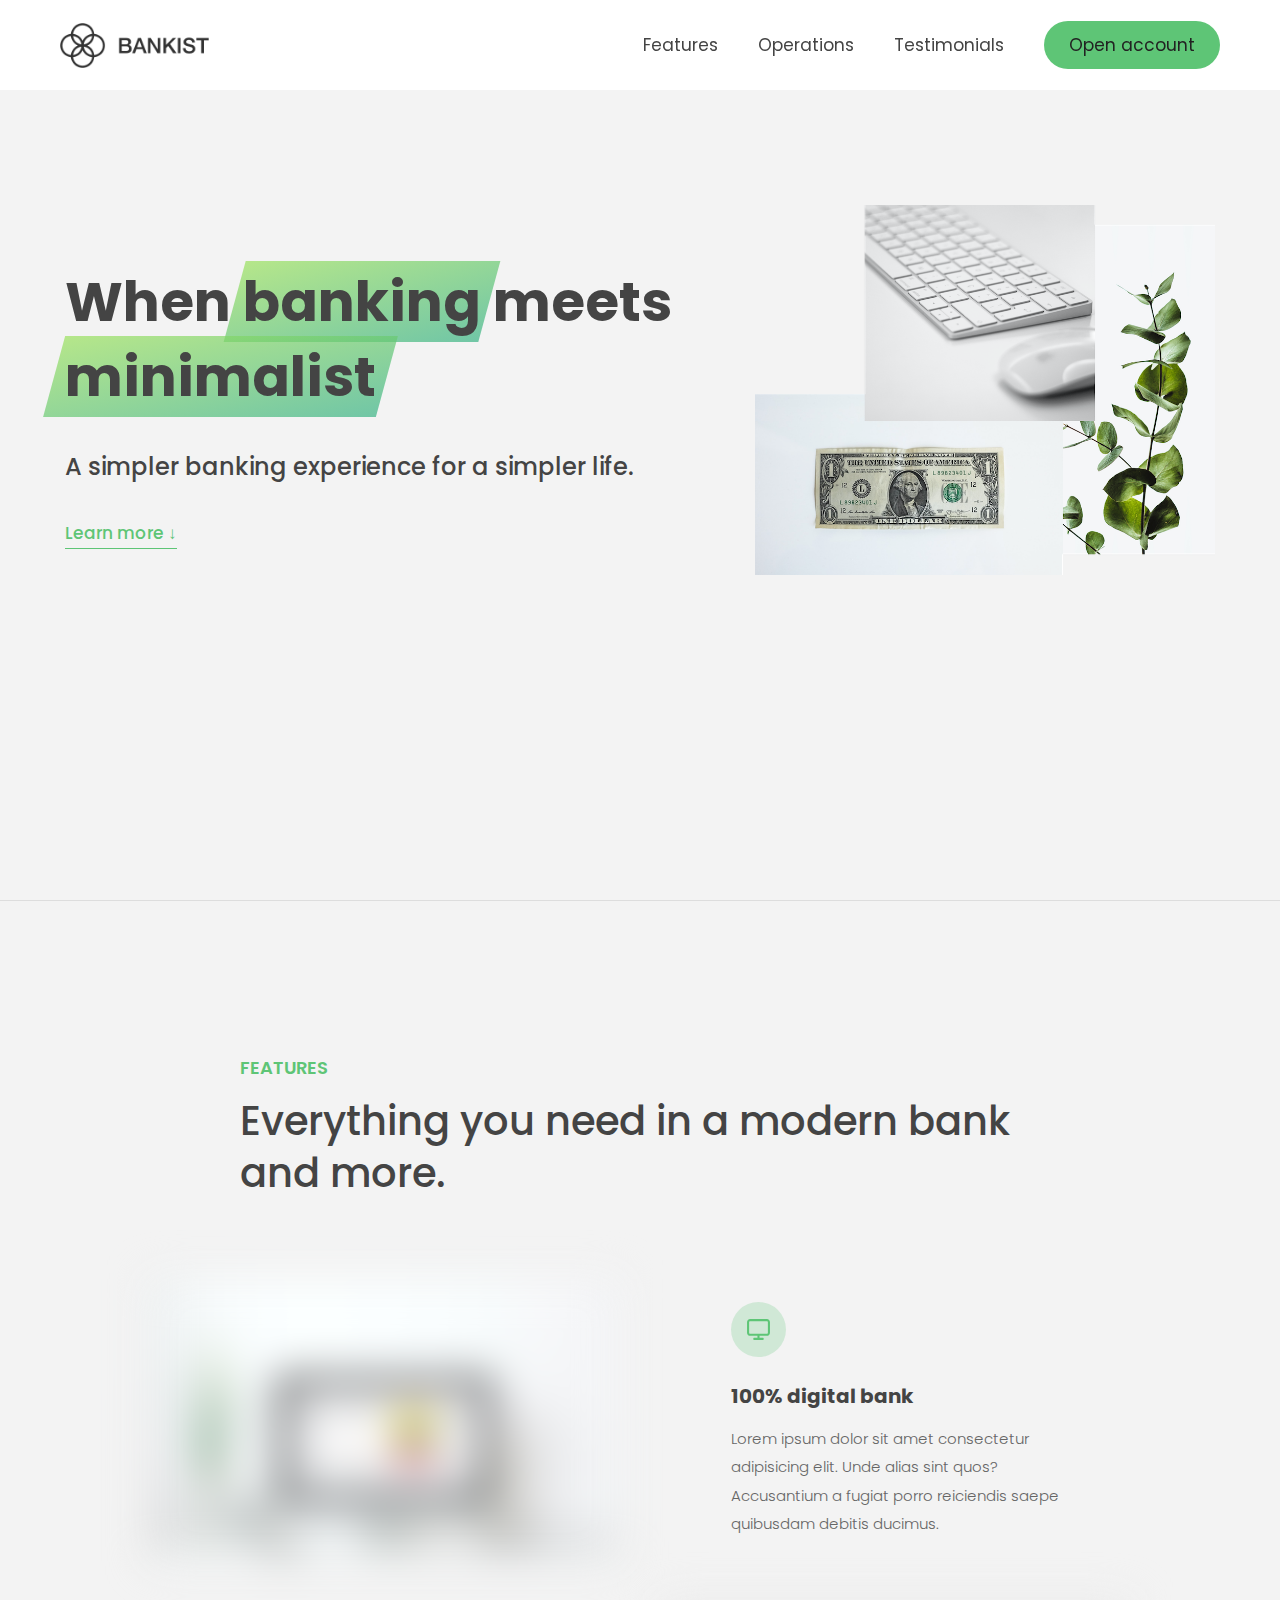
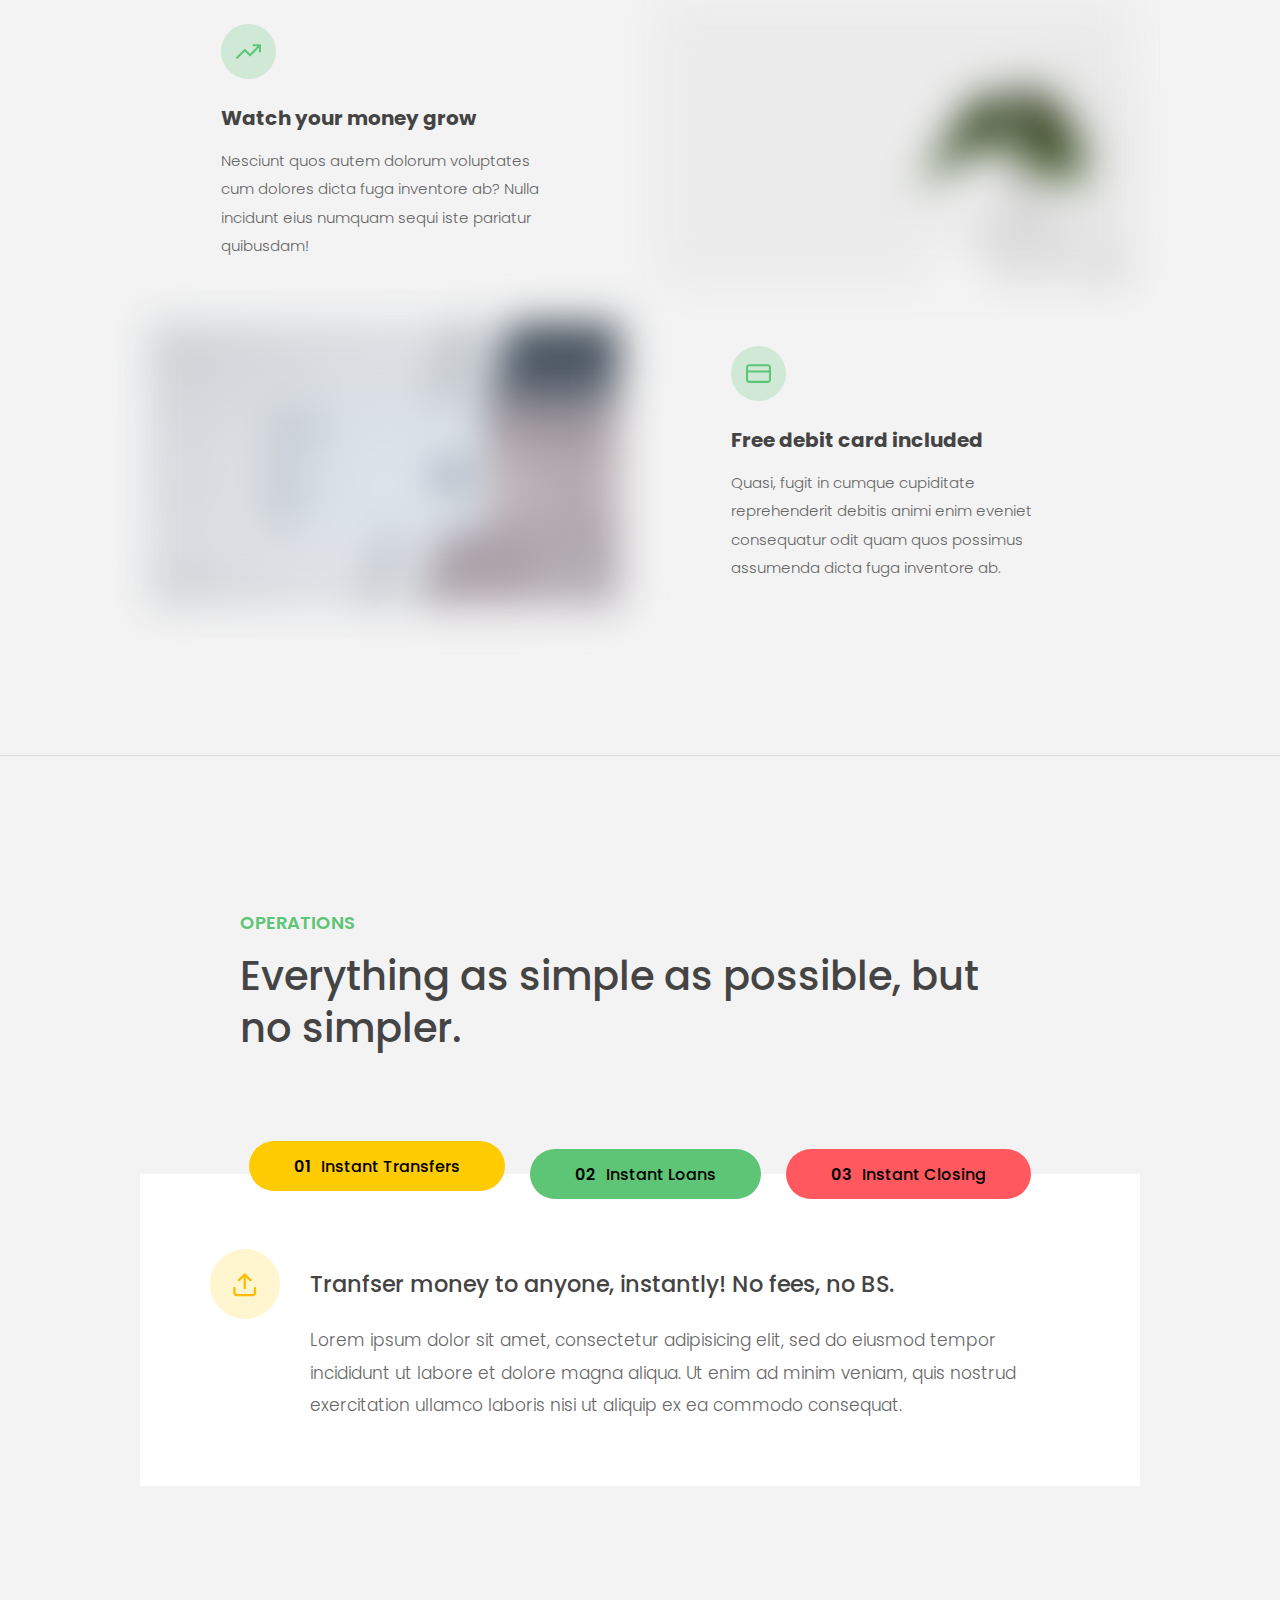
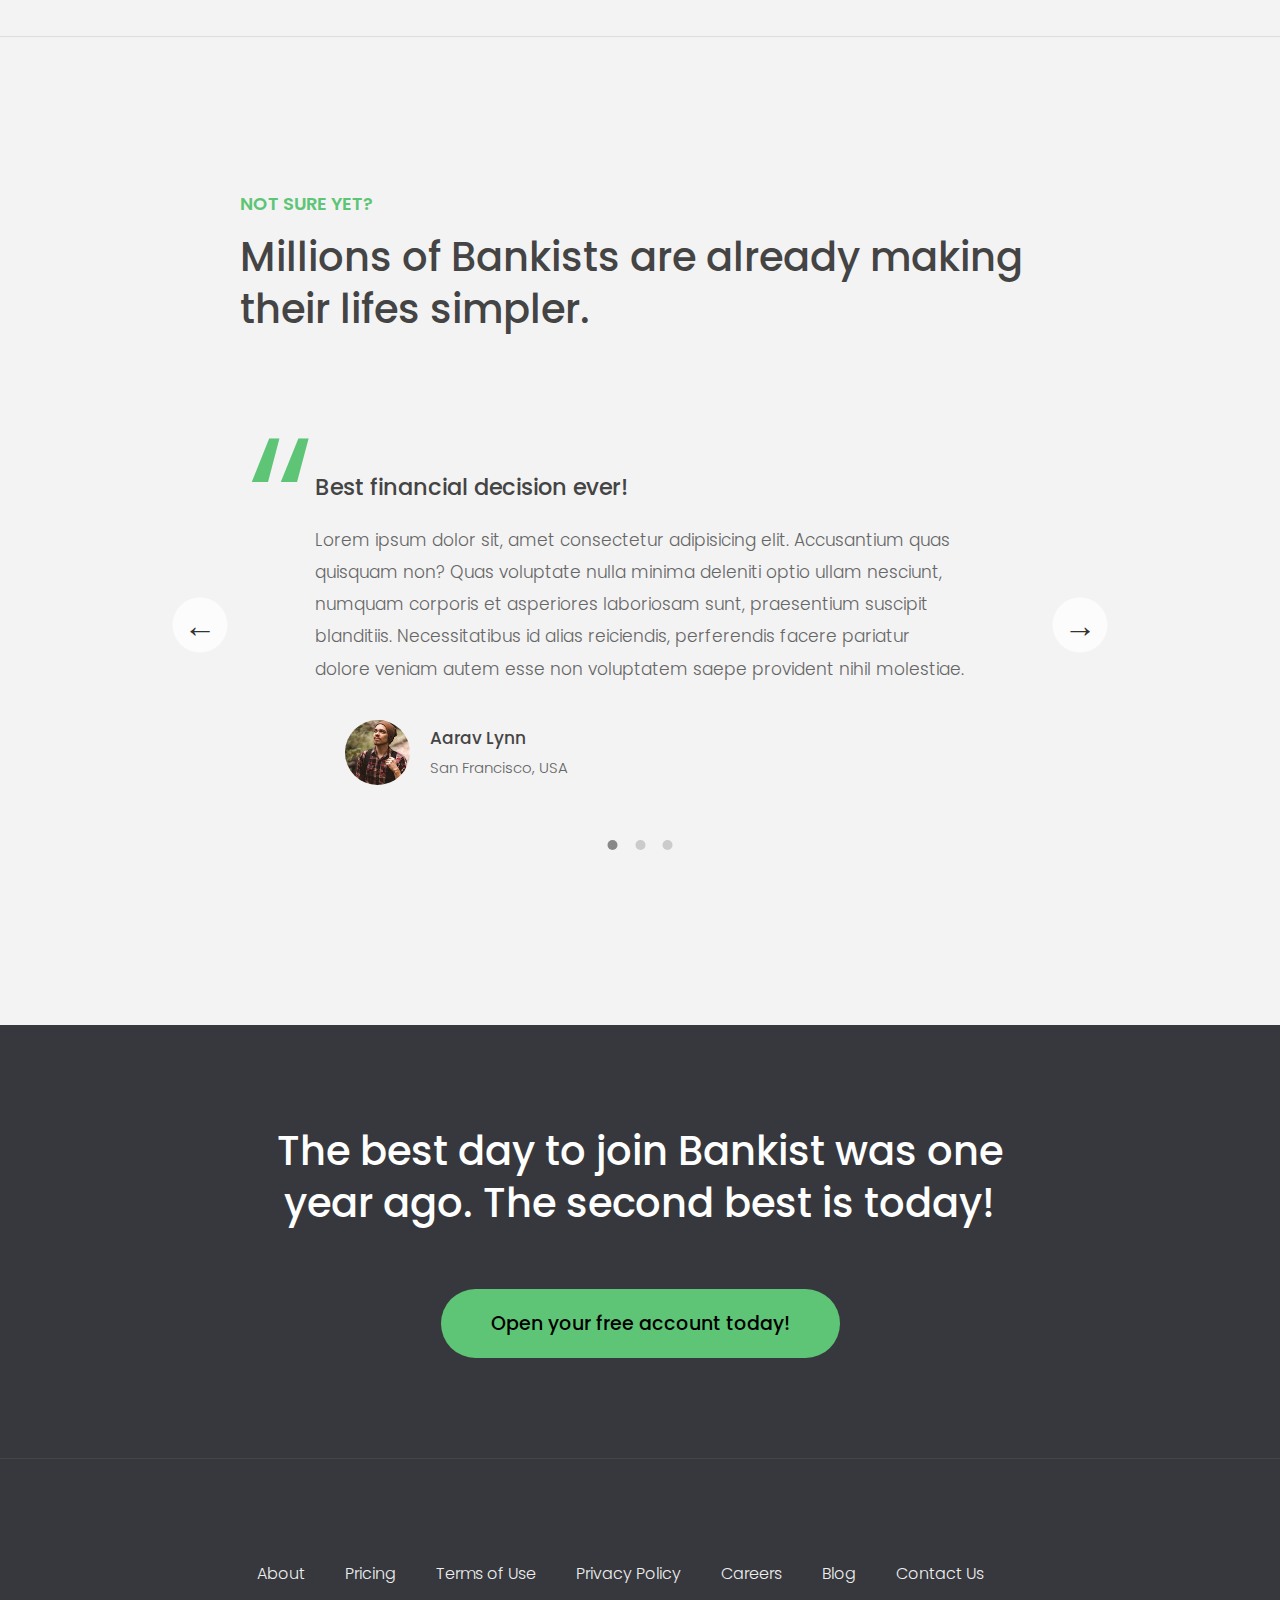
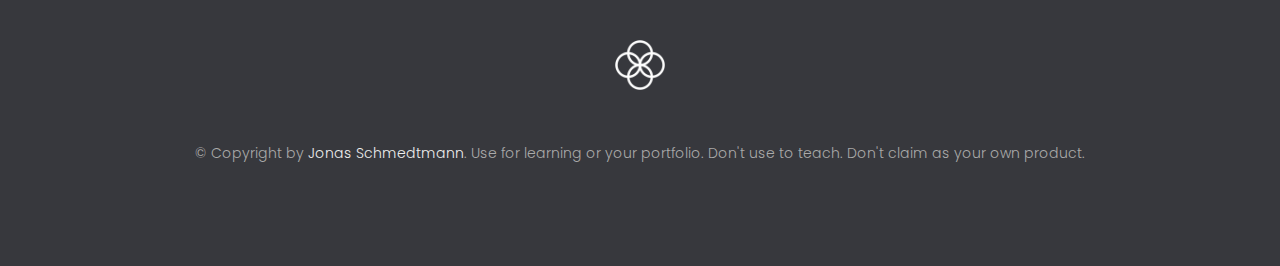
==== bank-app/index.html @ 71bfd6db "Add files via upload" ====
<!DOCTYPE html>
<html lang="en">
  <head>
    <meta charset="UTF-8" />
    <meta name="viewport" content="width=device-width, initial-scale=1.0" />
    <meta http-equiv="X-UA-Compatible" content="ie=edge" />
    <link rel="shortcut icon" type="image/png" href="img/icon.png" />

    <link
      href="https://fonts.googleapis.com/css?family=Poppins:300,400,500,600&display=swap"
      rel="stylesheet"
    />
    <link rel="stylesheet" href="style.css" />
    <title>Bankist | When Banking meets Minimalist</title>

    <script defer src="script.js"></script>
  </head>
  <body>
    <header class="header">
      <nav class="nav">
        <img
          src="img/logo.png"
          alt="Bankist logo"
          class="nav__logo"
          id="logo"
          designer="Jakub"
          data-version-number="3.0"
        />
        <ul class="nav__links">
          <li class="nav__item">
            <a class="nav__link" href="#section--1">Features</a>
          </li>
          <li class="nav__item">
            <a class="nav__link" href="#section--2">Operations</a>
          </li>
          <li class="nav__item">
            <a class="nav__link" href="#section--3">Testimonials</a>
          </li>
          <li class="nav__item">
            <a class="nav__link nav__link--btn btn--show-modal" href="#"
              >Open account</a
            >
          </li>
        </ul>
      </nav>

      <div class="header__title">
        <h1>
          When
          <!-- Green highlight effect -->
          <span class="highlight">banking</span>
          meets<br />
          <span class="highlight">minimalist</span>
        </h1>
        <h4>A simpler banking experience for a simpler life.</h4>
        <button class="btn--text btn--scroll-to">Learn more &DownArrow;</button>
        <img
          src="img/hero.png"
          class="header__img"
          alt="Minimalist bank items"
        />
      </div>
    </header>

    <section class="section" id="section--1">
      <div class="section__title">
        <h2 class="section__description">Features</h2>
        <h3 class="section__header">
          Everything you need in a modern bank and more.
        </h3>
      </div>

      <div class="features">
        <img
          src="img/digital-lazy.jpg"
          data-src="img/digital.jpg"
          alt="Computer"
          class="features__img lazy-img"
        />
        <div class="features__feature">
          <div class="features__icon">
            <svg>
              <use xlink:href="img/icons.svg#icon-monitor"></use>
            </svg>
          </div>
          <h5 class="features__header">100% digital bank</h5>
          <p>
            Lorem ipsum dolor sit amet consectetur adipisicing elit. Unde alias
            sint quos? Accusantium a fugiat porro reiciendis saepe quibusdam
            debitis ducimus.
          </p>
        </div>

        <div class="features__feature">
          <div class="features__icon">
            <svg>
              <use xlink:href="img/icons.svg#icon-trending-up"></use>
            </svg>
          </div>
          <h5 class="features__header">Watch your money grow</h5>
          <p>
            Nesciunt quos autem dolorum voluptates cum dolores dicta fuga
            inventore ab? Nulla incidunt eius numquam sequi iste pariatur
            quibusdam!
          </p>
        </div>
        <img
          src="img/grow-lazy.jpg"
          data-src="img/grow.jpg"
          alt="Plant"
          class="features__img lazy-img"
        />

        <img
          src="img/card-lazy.jpg"
          data-src="img/card.jpg"
          alt="Credit card"
          class="features__img lazy-img"
        />
        <div class="features__feature">
          <div class="features__icon">
            <svg>
              <use xlink:href="img/icons.svg#icon-credit-card"></use>
            </svg>
          </div>
          <h5 class="features__header">Free debit card included</h5>
          <p>
            Quasi, fugit in cumque cupiditate reprehenderit debitis animi enim
            eveniet consequatur odit quam quos possimus assumenda dicta fuga
            inventore ab.
          </p>
        </div>
      </div>
    </section>

    <section class="section" id="section--2">
      <div class="section__title">
        <h2 class="section__description">Operations</h2>
        <h3 class="section__header">
          Everything as simple as possible, but no simpler.
        </h3>
      </div>

      <div class="operations">
        <div class="operations__tab-container">
          <button
            class="btn operations__tab operations__tab--1 operations__tab--active"
            data-tab="1"
          >
            <span>01</span>Instant Transfers
          </button>
          <button class="btn operations__tab operations__tab--2" data-tab="2">
            <span>02</span>Instant Loans
          </button>
          <button class="btn operations__tab operations__tab--3" data-tab="3">
            <span>03</span>Instant Closing
          </button>
        </div>
        <div
          class="operations__content operations__content--1 operations__content--active"
        >
          <div class="operations__icon operations__icon--1">
            <svg>
              <use xlink:href="img/icons.svg#icon-upload"></use>
            </svg>
          </div>
          <h5 class="operations__header">
            Tranfser money to anyone, instantly! No fees, no BS.
          </h5>
          <p>
            Lorem ipsum dolor sit amet, consectetur adipisicing elit, sed do
            eiusmod tempor incididunt ut labore et dolore magna aliqua. Ut enim
            ad minim veniam, quis nostrud exercitation ullamco laboris nisi ut
            aliquip ex ea commodo consequat.
          </p>
        </div>

        <div class="operations__content operations__content--2">
          <div class="operations__icon operations__icon--2">
            <svg>
              <use xlink:href="img/icons.svg#icon-home"></use>
            </svg>
          </div>
          <h5 class="operations__header">
            Buy a home or make your dreams come true, with instant loans.
          </h5>
          <p>
            Duis aute irure dolor in reprehenderit in voluptate velit esse
            cillum dolore eu fugiat nulla pariatur. Excepteur sint occaecat
            cupidatat non proident, sunt in culpa qui officia deserunt mollit
            anim id est laborum.
          </p>
        </div>
        <div class="operations__content operations__content--3">
          <div class="operations__icon operations__icon--3">
            <svg>
              <use xlink:href="img/icons.svg#icon-user-x"></use>
            </svg>
          </div>
          <h5 class="operations__header">
            No longer need your account? No problem! Close it instantly.
          </h5>
          <p>
            Excepteur sint occaecat cupidatat non proident, sunt in culpa qui
            officia deserunt mollit anim id est laborum. Ut enim ad minim
            veniam, quis nostrud exercitation ullamco laboris nisi ut aliquip ex
            ea commodo consequat.
          </p>
        </div>
      </div>
    </section>

    <section class="section" id="section--3">
      <div class="section__title section__title--testimonials">
        <h2 class="section__description">Not sure yet?</h2>
        <h3 class="section__header">
          Millions of Bankists are already making their lifes simpler.
        </h3>
      </div>

      <div class="slider">
        <div class="slide slide--1">
          <div class="testimonial">
            <h5 class="testimonial__header">Best financial decision ever!</h5>
            <blockquote class="testimonial__text">
              Lorem ipsum dolor sit, amet consectetur adipisicing elit.
              Accusantium quas quisquam non? Quas voluptate nulla minima
              deleniti optio ullam nesciunt, numquam corporis et asperiores
              laboriosam sunt, praesentium suscipit blanditiis. Necessitatibus
              id alias reiciendis, perferendis facere pariatur dolore veniam
              autem esse non voluptatem saepe provident nihil molestiae.
            </blockquote>
            <address class="testimonial__author">
              <img src="img/user-1.jpg" alt="" class="testimonial__photo" />
              <h6 class="testimonial__name">Aarav Lynn</h6>
              <p class="testimonial__location">San Francisco, USA</p>
            </address>
          </div>
        </div>

        <div class="slide slide--2">
          <div class="testimonial">
            <h5 class="testimonial__header">
              The last step to becoming a complete minimalist
            </h5>
            <blockquote class="testimonial__text">
              Quisquam itaque deserunt ullam, quia ea repellendus provident,
              ducimus neque ipsam modi voluptatibus doloremque, corrupti
              laborum. Incidunt numquam perferendis veritatis neque repellendus.
              Lorem, ipsum dolor sit amet consectetur adipisicing elit. Illo
              deserunt exercitationem deleniti.
            </blockquote>
            <address class="testimonial__author">
              <img src="img/user-2.jpg" alt="" class="testimonial__photo" />
              <h6 class="testimonial__name">Miyah Miles</h6>
              <p class="testimonial__location">London, UK</p>
            </address>
          </div>
        </div>

        <div class="slide slide--3">
          <div class="testimonial">
            <h5 class="testimonial__header">
              Finally free from old-school banks
            </h5>
            <blockquote class="testimonial__text">
              Debitis, nihil sit minus suscipit magni aperiam vel tenetur
              incidunt commodi architecto numquam omnis nulla autem,
              necessitatibus blanditiis modi similique quidem. Odio aliquam
              culpa dicta beatae quod maiores ipsa minus consequatur error sunt,
              deleniti saepe aliquid quos inventore sequi. Necessitatibus id
              alias reiciendis, perferendis facere.
            </blockquote>
            <address class="testimonial__author">
              <img src="img/user-3.jpg" alt="" class="testimonial__photo" />
              <h6 class="testimonial__name">Francisco Gomes</h6>
              <p class="testimonial__location">Lisbon, Portugal</p>
            </address>
          </div>
        </div>

        <!-- <div class="slide"><img src="img/img-1.jpg" alt="Photo 1" /></div>
        <div class="slide"><img src="img/img-2.jpg" alt="Photo 2" /></div>
        <div class="slide"><img src="img/img-3.jpg" alt="Photo 3" /></div>
        <div class="slide"><img src="img/img-4.jpg" alt="Photo 4" /></div> -->
        <button class="slider__btn slider__btn--left">&larr;</button>
        <button class="slider__btn slider__btn--right">&rarr;</button>
        <div class="dots"></div>
      </div>
    </section>

    <section class="section section--sign-up">
      <div class="section__title">
        <h3 class="section__header">
          The best day to join Bankist was one year ago. The second best is
          today!
        </h3>
      </div>
      <button class="btn btn--show-modal">Open your free account today!</button>
    </section>

    <footer class="footer">
      <ul class="footer__nav">
        <li class="footer__item">
          <a class="footer__link" href="#">About</a>
        </li>
        <li class="footer__item">
          <a class="footer__link" href="#">Pricing</a>
        </li>
        <li class="footer__item">
          <a class="footer__link" href="#">Terms of Use</a>
        </li>
        <li class="footer__item">
          <a class="footer__link" href="#">Privacy Policy</a>
        </li>
        <li class="footer__item">
          <a class="footer__link" href="#">Careers</a>
        </li>
        <li class="footer__item">
          <a class="footer__link" href="#">Blog</a>
        </li>
        <li class="footer__item">
          <a class="footer__link" href="#">Contact Us</a>
        </li>
      </ul>
      <img src="img/icon.png" alt="Logo" class="footer__logo" />
      <p class="footer__copyright">
        &copy; Copyright by
        <a
          class="footer__link twitter-link"
          target="_blank"
          href="https://twitter.com/jonasschmedtman"
          >Jonas Schmedtmann</a
        >. Use for learning or your portfolio. Don't use to teach. Don't claim
        as your own product.
      </p>
    </footer>

    <div class="modal hidden">
      <button class="btn--close-modal">&times;</button>
      <h2 class="modal__header">
        Open your bank account <br />
        in just <span class="highlight">5 minutes</span>
      </h2>
      <form class="modal__form">
        <label>First Name</label>
        <input type="text" />
        <label>Last Name</label>
        <input type="text" />
        <label>Email Address</label>
        <input type="email" />
        <button class="btn">Next step &rarr;</button>
      </form>
    </div>
    <div class="overlay hidden"></div>

    <!-- <script src="script.js"></script> -->
  </body>
</html>
---- bank-app/style.css ----
/* The page is NOT responsive. You can implement responsiveness yourself if you wanna have some fun 😃 */

:root {
  --color-primary: #5ec576;
  --color-secondary: #ffcb03;
  --color-tertiary: #ff585f;
  --color-primary-darker: #4bbb7d;
  --color-secondary-darker: #ffbb00;
  --color-tertiary-darker: #fd424b;
  --color-primary-opacity: #5ec5763a;
  --color-secondary-opacity: #ffcd0331;
  --color-tertiary-opacity: #ff58602d;
  --gradient-primary: linear-gradient(to top left, #39b385, #9be15d);
  --gradient-secondary: linear-gradient(to top left, #ffb003, #ffcb03);
}

* {
  margin: 0;
  padding: 0;
  box-sizing: inherit;
}

html {
  font-size: 62.5%;
  box-sizing: border-box;
}

body {
  font-family: 'Poppins', sans-serif;
  font-weight: 300;
  color: #444;
  line-height: 1.9;
  background-color: #f3f3f3;
}

/* GENERAL ELEMENTS */
.section {
  padding: 15rem 3rem;
  border-top: 1px solid #ddd;

  transition: transform 1s, opacity 1s;
}

.section--hidden {
  opacity: 0;
  transform: translateY(8rem);
}

.section__title {
  max-width: 80rem;
  margin: 0 auto 8rem auto;
}

.section__description {
  font-size: 1.8rem;
  font-weight: 600;
  text-transform: uppercase;
  color: var(--color-primary);
  margin-bottom: 1rem;
}

.section__header {
  font-size: 4rem;
  line-height: 1.3;
  font-weight: 500;
}

.btn {
  display: inline-block;
  background-color: var(--color-primary);
  font-size: 1.6rem;
  font-family: inherit;
  font-weight: 500;
  border: none;
  padding: 1.25rem 4.5rem;
  border-radius: 10rem;
  cursor: pointer;
  transition: all 0.3s;
}

.btn:hover {
  background-color: var(--color-primary-darker);
}

.btn--text {
  display: inline-block;
  background: none;
  font-size: 1.7rem;
  font-family: inherit;
  font-weight: 500;
  color: var(--color-primary);
  border: none;
  border-bottom: 1px solid currentColor;
  padding-bottom: 2px;
  cursor: pointer;
  transition: all 0.3s;
}

p {
  color: #666;
}

/* This is BAD for accessibility! Don't do in the real world! */
button:focus {
  outline: none;
}

img {
  transition: filter 0.5s;
}

.lazy-img {
  filter: blur(20px);
}

/* NAVIGATION */
.nav {
  display: flex;
  justify-content: space-between;
  align-items: center;
  height: 9rem;
  width: 100%;
  padding: 0 6rem;
  z-index: 100;
}

/* nav and stickly class at the same time */
.nav.sticky {
  position: fixed;
  background-color: rgba(255, 255, 255, 0.95);
}

.nav__logo {
  height: 4.5rem;
  transition: all 0.3s;
}

.nav__links {
  display: flex;
  align-items: center;
  list-style: none;
}

.nav__item {
  margin-left: 4rem;
}

.nav__link:link,
.nav__link:visited {
  font-size: 1.7rem;
  font-weight: 400;
  color: inherit;
  text-decoration: none;
  display: block;
  transition: all 0.3s;
}

.nav__link--btn:link,
.nav__link--btn:visited {
  padding: 0.8rem 2.5rem;
  border-radius: 3rem;
  background-color: var(--color-primary);
  color: #222;
}

.nav__link--btn:hover,
.nav__link--btn:active {
  color: inherit;
  background-color: var(--color-primary-darker);
  color: #333;
}

/* HEADER */
.header {
  padding: 0 3rem;
  height: 100vh;
  display: flex;
  flex-direction: column;
  align-items: center;
}

.header__title {
  flex: 1;

  max-width: 115rem;
  display: grid;
  grid-template-columns: 3fr 2fr;
  row-gap: 3rem;
  align-content: center;
  justify-content: center;

  align-items: start;
  justify-items: start;
}

h1 {
  font-size: 5.5rem;
  line-height: 1.35;
}

h4 {
  font-size: 2.4rem;
  font-weight: 500;
}

.header__img {
  width: 100%;
  grid-column: 2 / 3;
  grid-row: 1 / span 4;
  transform: translateY(-6rem);
}

.highlight {
  position: relative;
}

.highlight::after {
  display: block;
  content: '';
  position: absolute;
  bottom: 0;
  left: 0;
  height: 100%;
  width: 100%;
  z-index: -1;
  opacity: 0.7;
  transform: scale(1.07, 1.05) skewX(-15deg);
  background-image: var(--gradient-primary);
}

/* FEATURES */
.features {
  display: grid;
  grid-template-columns: 1fr 1fr;
  gap: 4rem;
  margin: 0 12rem;
}

.features__img {
  width: 100%;
}

.features__feature {
  align-self: center;
  justify-self: center;
  width: 70%;
  font-size: 1.5rem;
}

.features__icon {
  display: flex;
  align-items: center;
  justify-content: center;
  background-color: var(--color-primary-opacity);
  height: 5.5rem;
  width: 5.5rem;
  border-radius: 50%;
  margin-bottom: 2rem;
}

.features__icon svg {
  height: 2.5rem;
  width: 2.5rem;
  fill: var(--color-primary);
}

.features__header {
  font-size: 2rem;
  margin-bottom: 1rem;
}

/* OPERATIONS */
.operations {
  max-width: 100rem;
  margin: 12rem auto 0 auto;

  background-color: #fff;
}

.operations__tab-container {
  display: flex;
  justify-content: center;
}

.operations__tab {
  margin-right: 2.5rem;
  transform: translateY(-50%);
}

.operations__tab span {
  margin-right: 1rem;
  font-weight: 600;
  display: inline-block;
}

.operations__tab--1 {
  background-color: var(--color-secondary);
}

.operations__tab--1:hover {
  background-color: var(--color-secondary-darker);
}

.operations__tab--3 {
  background-color: var(--color-tertiary);
  margin: 0;
}

.operations__tab--3:hover {
  background-color: var(--color-tertiary-darker);
}

.operations__tab--active {
  transform: translateY(-66%);
}

.operations__content {
  display: none;

  /* JUST PRESENTATIONAL */
  font-size: 1.7rem;
  padding: 2.5rem 7rem 6.5rem 7rem;
}

.operations__content--active {
  display: grid;
  grid-template-columns: 7rem 1fr;
  column-gap: 3rem;
  row-gap: 0.5rem;
}

.operations__header {
  font-size: 2.25rem;
  font-weight: 500;
  align-self: center;
}

.operations__icon {
  display: flex;
  align-items: center;
  justify-content: center;
  height: 7rem;
  width: 7rem;
  border-radius: 50%;
}

.operations__icon svg {
  height: 2.75rem;
  width: 2.75rem;
}

.operations__content p {
  grid-column: 2;
}

.operations__icon--1 {
  background-color: var(--color-secondary-opacity);
}
.operations__icon--2 {
  background-color: var(--color-primary-opacity);
}
.operations__icon--3 {
  background-color: var(--color-tertiary-opacity);
}
.operations__icon--1 svg {
  fill: var(--color-secondary-darker);
}
.operations__icon--2 svg {
  fill: var(--color-primary);
}
.operations__icon--3 svg {
  fill: var(--color-tertiary);
}

/* SLIDER */
.slider {
  max-width: 100rem;
  height: 50rem;
  margin: 0 auto;
  position: relative;

  /* IN THE END */
  overflow: hidden;
}

.slide {
  position: absolute;
  top: 0;
  width: 100%;
  height: 50rem;

  display: flex;
  align-items: center;
  justify-content: center;

  /* THIS creates the animation! */
  transition: transform 1s;
}

.slide > img {
  /* Only for images that have different size than slide */
  width: 100%;
  height: 100%;
  object-fit: cover;
}

.slider__btn {
  position: absolute;
  top: 50%;
  z-index: 10;

  border: none;
  background: rgba(255, 255, 255, 0.7);
  font-family: inherit;
  color: #333;
  border-radius: 50%;
  height: 5.5rem;
  width: 5.5rem;
  font-size: 3.25rem;
  cursor: pointer;
}

.slider__btn--left {
  left: 6%;
  transform: translate(-50%, -50%);
}

.slider__btn--right {
  right: 6%;
  transform: translate(50%, -50%);
}

.dots {
  position: absolute;
  bottom: 5%;
  left: 50%;
  transform: translateX(-50%);
  display: flex;
}

.dots__dot {
  border: none;
  background-color: #b9b9b9;
  opacity: 0.7;
  height: 1rem;
  width: 1rem;
  border-radius: 50%;
  margin-right: 1.75rem;
  cursor: pointer;
  transition: all 0.5s;

  /* Only necessary when overlying images */
  /* box-shadow: 0 0.6rem 1.5rem rgba(0, 0, 0, 0.7); */
}

.dots__dot:last-child {
  margin: 0;
}

.dots__dot--active {
  /* background-color: #fff; */
  background-color: #888;
  opacity: 1;
}

/* TESTIMONIALS */
.testimonial {
  width: 65%;
  position: relative;
}

.testimonial::before {
  content: '\201C';
  position: absolute;
  top: -5.7rem;
  left: -6.8rem;
  line-height: 1;
  font-size: 20rem;
  font-family: inherit;
  color: var(--color-primary);
  z-index: -1;
}

.testimonial__header {
  font-size: 2.25rem;
  font-weight: 500;
  margin-bottom: 1.5rem;
}

.testimonial__text {
  font-size: 1.7rem;
  margin-bottom: 3.5rem;
  color: #666;
}

.testimonial__author {
  margin-left: 3rem;
  font-style: normal;

  display: grid;
  grid-template-columns: 6.5rem 1fr;
  column-gap: 2rem;
}

.testimonial__photo {
  grid-row: 1 / span 2;
  width: 6.5rem;
  border-radius: 50%;
}

.testimonial__name {
  font-size: 1.7rem;
  font-weight: 500;
  align-self: end;
  margin: 0;
}

.testimonial__location {
  font-size: 1.5rem;
}

.section__title--testimonials {
  margin-bottom: 4rem;
}

/* SIGNUP */
.section--sign-up {
  background-color: #37383d;
  border-top: none;
  border-bottom: 1px solid #444;
  text-align: center;
  padding: 10rem 3rem;
}

.section--sign-up .section__header {
  color: #fff;
  text-align: center;
}

.section--sign-up .section__title {
  margin-bottom: 6rem;
}

.section--sign-up .btn {
  font-size: 1.9rem;
  padding: 2rem 5rem;
}

/* FOOTER */
.footer {
  padding: 10rem 3rem;
  background-color: #37383d;
}

.footer__nav {
  list-style: none;
  display: flex;
  justify-content: center;
  margin-bottom: 5rem;
}

.footer__item {
  margin-right: 4rem;
}

.footer__link {
  font-size: 1.6rem;
  color: #eee;
  text-decoration: none;
}

.footer__logo {
  height: 5rem;
  display: block;
  margin: 0 auto;
  margin-bottom: 5rem;
}

.footer__copyright {
  font-size: 1.4rem;
  color: #aaa;
  text-align: center;
}

.footer__copyright .footer__link {
  font-size: 1.4rem;
}

/* MODAL WINDOW */
.modal {
  position: fixed;
  top: 50%;
  left: 50%;
  transform: translate(-50%, -50%);
  max-width: 60rem;
  background-color: #f3f3f3;
  padding: 5rem 6rem;
  box-shadow: 0 4rem 6rem rgba(0, 0, 0, 0.3);
  z-index: 1000;
  transition: all 0.5s;
}

.overlay {
  position: fixed;
  top: 0;
  left: 0;
  width: 100%;
  height: 100%;
  background-color: rgba(0, 0, 0, 0.5);
  backdrop-filter: blur(4px);
  z-index: 100;
  transition: all 0.5s;
}

.modal__header {
  font-size: 3.25rem;
  margin-bottom: 4.5rem;
  line-height: 1.5;
}

.modal__form {
  margin: 0 3rem;
  display: grid;
  grid-template-columns: 1fr 2fr;
  align-items: center;
  gap: 2.5rem;
}

.modal__form label {
  font-size: 1.7rem;
  font-weight: 500;
}

.modal__form input {
  font-size: 1.7rem;
  padding: 1rem 1.5rem;
  border: 1px solid #ddd;
  border-radius: 0.5rem;
}

.modal__form button {
  grid-column: 1 / span 2;
  justify-self: center;
  margin-top: 1rem;
}

.btn--close-modal {
  font-family: inherit;
  color: inherit;
  position: absolute;
  top: 0.5rem;
  right: 2rem;
  font-size: 4rem;
  cursor: pointer;
  border: none;
  background: none;
}

.hidden {
  visibility: hidden;
  opacity: 0;
}

/* COOKIE MESSAGE */
.cookie-message {
  display: flex;
  align-items: center;
  justify-content: space-evenly;
  width: 100%;
  background-color: white;
  color: #bbb;
  font-size: 1.5rem;
  font-weight: 400;
}
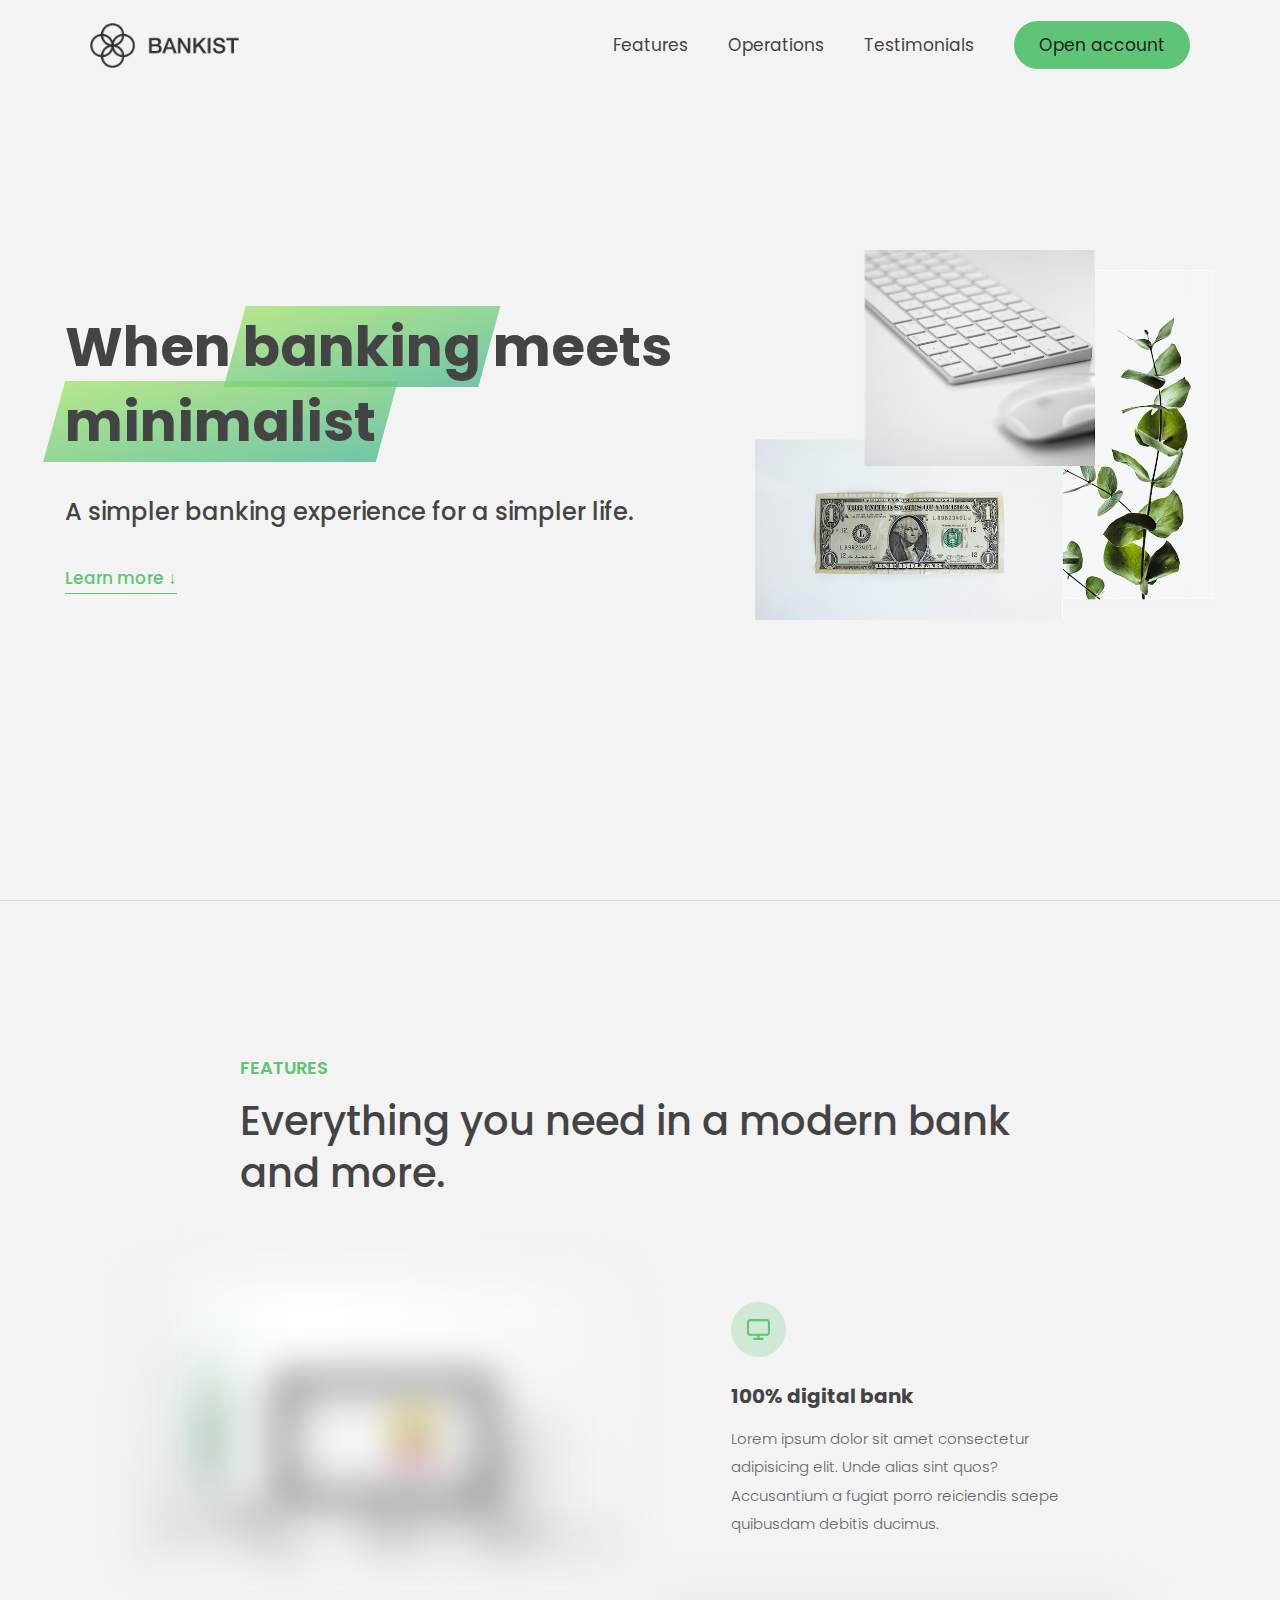
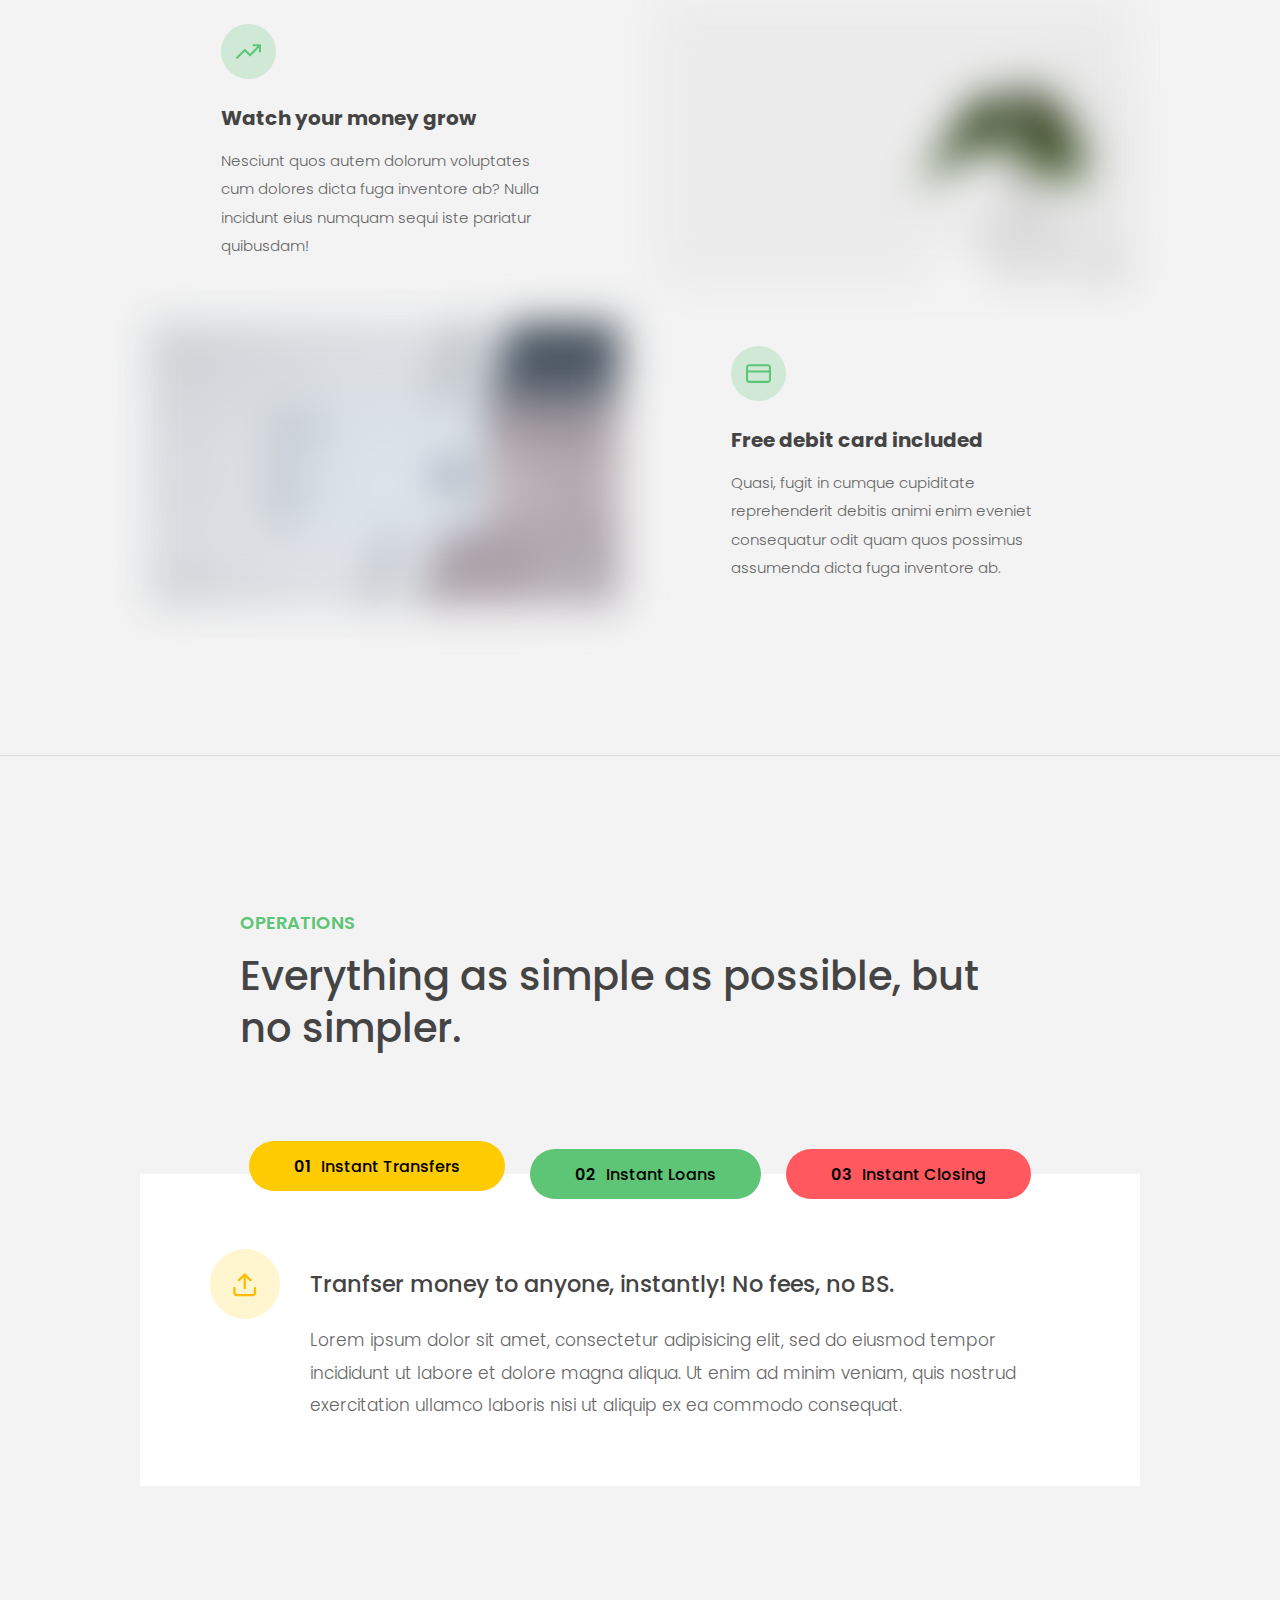
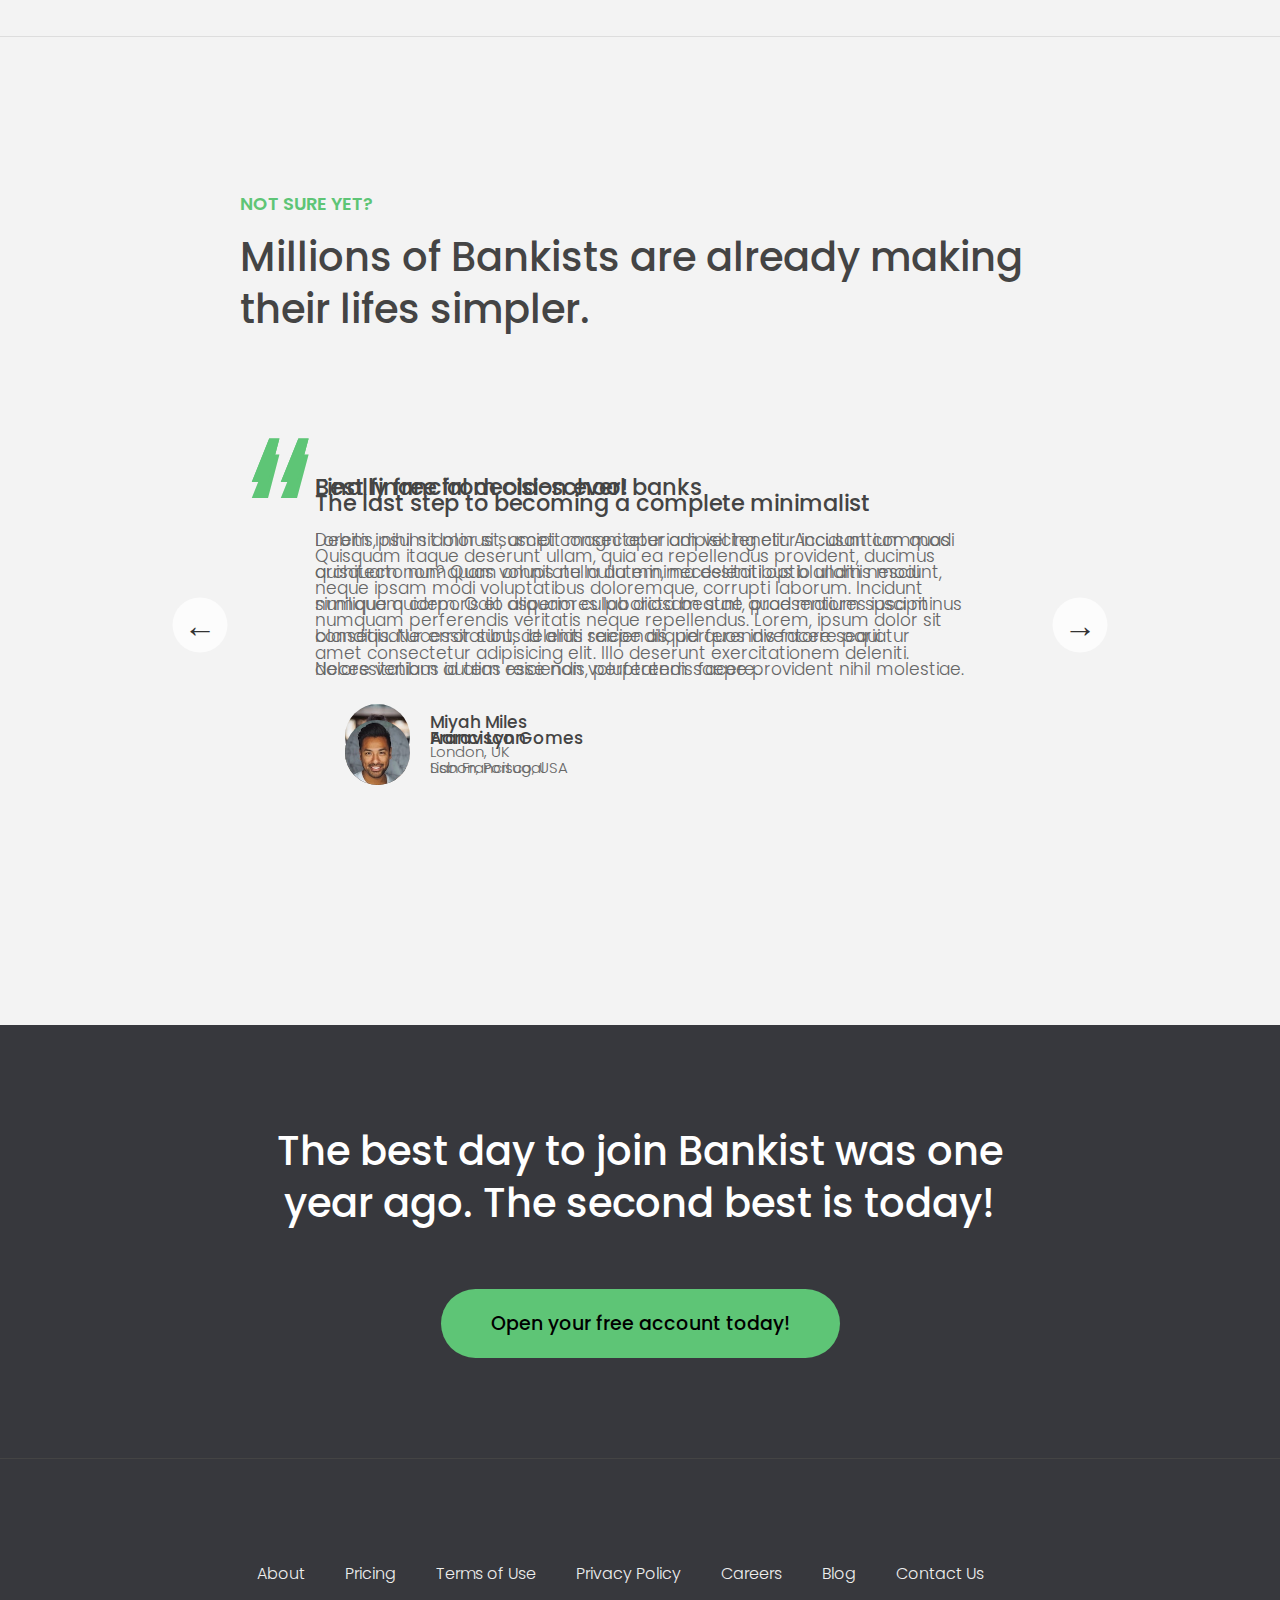
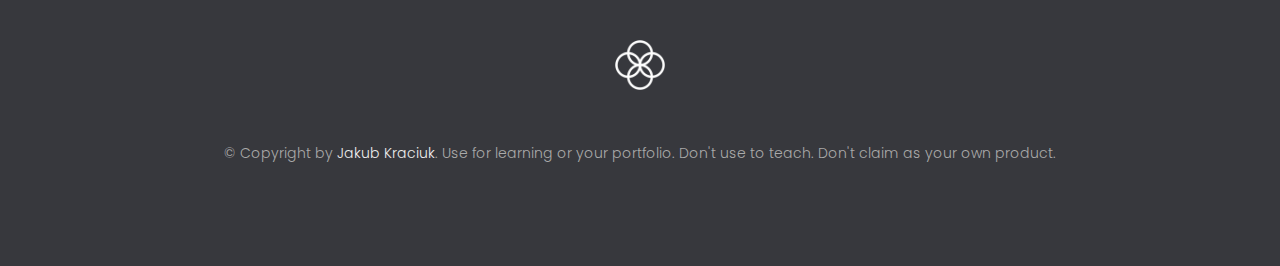
==== commit 9844bc7f: "Add files via upload" ====
--- a/bank-app/index.html
+++ b/bank-app/index.html
@@ -330,7 +330,7 @@
           class="footer__link twitter-link"
           target="_blank"
           href="https://twitter.com/jonasschmedtman"
-          >Jonas Schmedtmann</a
+          >Jakub Kraciuk</a
         >. Use for learning or your portfolio. Don't use to teach. Don't claim
         as your own product.
       </p>
